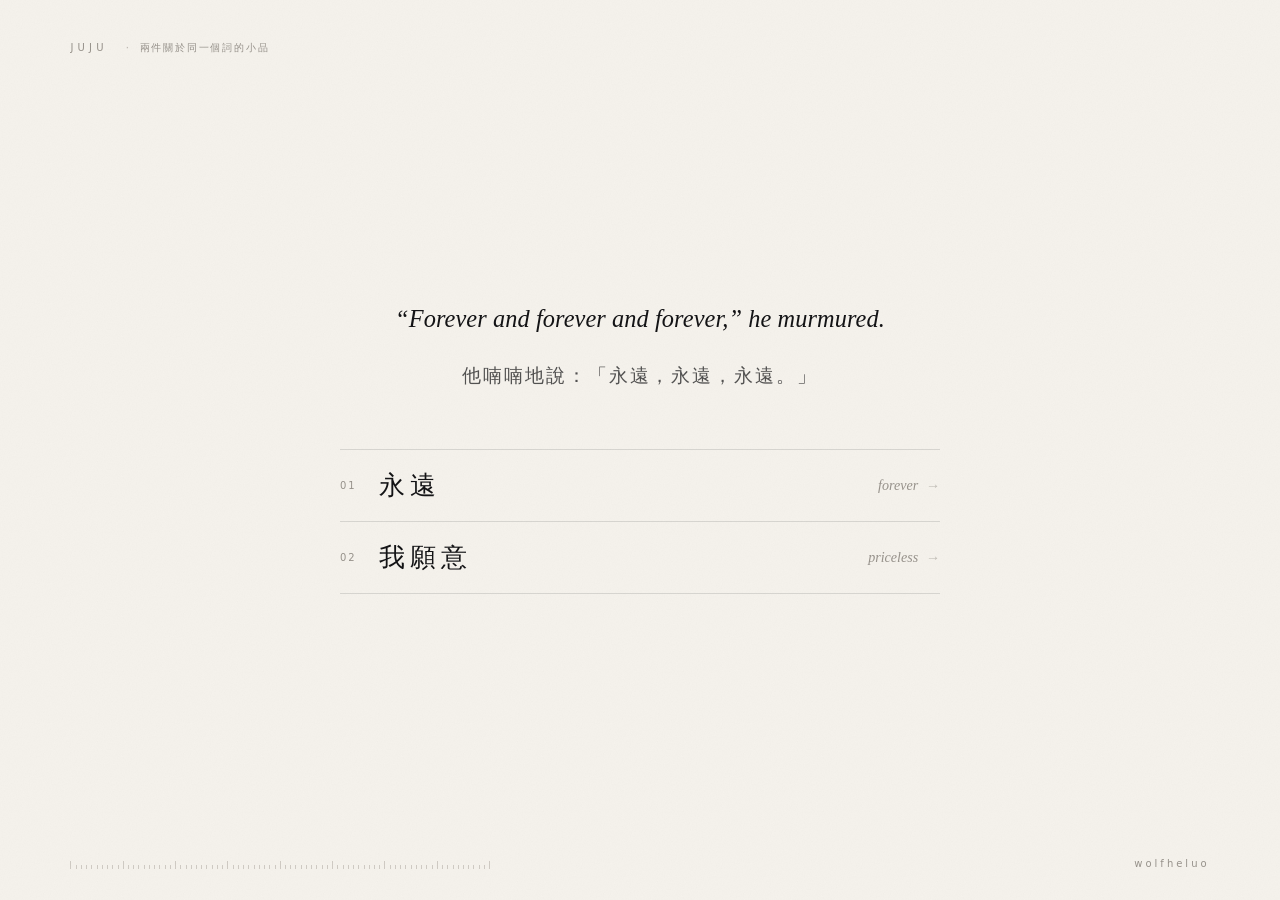
==== index.html @ 465377d6 "封面 + 兩件作品：永遠（75° 斜切黑影）與我願意（價格到無價） - index.html 封面：hover 以同一支阻尼引擎預覽兩件的結尾 - forever.html：游標驅動的斜切黑影，cli" ====
<!doctype html>
<html lang="zh-Hant">
<head>
<meta charset="utf-8">
<meta name="viewport" content="width=device-width,initial-scale=1,viewport-fit=cover">
<meta name="theme-color" content="#f5f2ec">
<meta name="description" content="JUJU — 兩件關於同一個詞的小品。">
<title>JUJU</title>
<script>try{if(sessionStorage.getItem('juju:nav')){sessionStorage.removeItem('juju:nav');document.documentElement.classList.add('nav-arrive');}}catch(_){}</script>
<link rel="stylesheet" href="tokens.css">
<link rel="stylesheet" href="nav.css">
<style>
  /* ============================================================
     JUJU — 封面
     · 紙、墨、金：全部來自 tokens.css
     · 斜切黑影與反白字：直接沿用 Forever 的機制（同一組常數）
     · 暗場＋光圈：直接沿用 Ring 的終點
     ============================================================ */
  *{ box-sizing: border-box; }

  html, body{ height:100%; margin:0; }

  body{
    background: var(--paper);
    color: var(--ink);
    font-family: var(--serif);
    -webkit-font-smoothing: antialiased;
    text-rendering: optimizeLegibility;
    overflow: hidden;
    transition: color var(--t-slow) var(--ease);
  }

  .stage{
    position: relative;
    height: 100dvh;
    overflow: hidden;
    isolation: isolate;
    touch-action: manipulation;
  }

  /* ---------- 暗場（Ring 的終點） ---------- */
  .veil{
    position: absolute; inset: 0; z-index: 1;
    background: var(--ink);
    opacity: 0;
    transition: opacity 1s var(--ease);
  }
  body.ring{ color: var(--paper); }   /* 暗場裡的字要跟著轉成紙色 */
  body.ring .veil{ opacity: 1; }

  /* ---------- 光圈（Ring 的 halo） ---------- */
  .halo{
    position: absolute; z-index: 2;
    left: 13%; top: 84%;
    width: 52vmin; aspect-ratio: 1;
    transform: translate(-50%,-50%) scale(.9);
    opacity: 0; filter: blur(3px);
    transition: opacity 1s var(--ease), transform 1.4s var(--ease);
    pointer-events: none;
  }
  .halo-core{
    width:100%; height:100%;
    border: 6px solid var(--paper);
    border-radius: 50%;
    box-shadow:
      0 0 9px 3px rgba(245,242,236,.9),
      0 0 25px 9px rgba(245,242,236,.5),
      0 0 50px 16px rgba(245,242,236,.22),
      inset 0 0 18px 5px rgba(245,242,236,.45);
  }
  body.ring .halo{ opacity:1; transform: translate(-50%,-50%) scale(1); }

  /* ---------- 版面 ---------- */
  .page{
    position: relative; z-index: 3;
    height: 100%;
    display: flex; flex-direction: column;
    padding: clamp(22px,4.6vh,54px) clamp(20px,5.5vw,76px) clamp(16px,3.4vh,34px);
  }

  header{
    display:flex; align-items:baseline; justify-content:flex-start;
    gap: clamp(12px, 1.4vw, 20px);
  }
  .kicker{
    margin:0;
    font-family: var(--sans);
    font-size: 10px; letter-spacing: .42em;
    color: var(--muted);
    transition: color var(--t-slow) var(--ease);
  }
  .kicker-sub{
    margin:0;
    font-family: var(--sans);
    font-size: 10px; letter-spacing:.18em;
    color: var(--muted);
    transition: color var(--t-slow) var(--ease);
  }
  .kicker-sub::before{ content:'·'; margin-right:.9em; opacity:.65; }
  body.ring .kicker, body.ring .kicker-sub{ color: rgba(245,242,236,.5); }

  main{
    flex: 1;
    display: flex; flex-direction: column;
    justify-content: center;
    align-items: center;
    text-align: center;
  }

  /* ---------- 台詞（兩層疊在一起：紙上的字 / 被黑影蓋到才反白） ---------- */
  .quote-wrap{ position: relative; width: min(92%, 600px); }

  .line{
    margin:0;
    font-size: clamp(17px, 1.9vw, 25px);
    line-height: 1.64;
    font-style: italic;
    letter-spacing: .004em;
    color: inherit;
    transition: color var(--t-slow) var(--ease);
  }
  .line .en{ display:block; }
  .line .zh{
    display:block; margin-top: .95em;
    font-family: var(--sans); font-style: normal;
    font-size: .8em; letter-spacing: .1em; line-height: 1.95;
    color: rgba(16,16,18,.72);
    transition: color var(--t-slow) var(--ease);
  }
  body.ring .line .zh{ color: rgba(245,242,236,.62); }

  /* ---------- 兩個入口 ---------- */
  nav{
    width: min(92%, 600px);
    margin-top: clamp(30px, 6vh, 56px);
    display: flex; flex-direction: column;
  }

  .entry{
    display: grid;
    grid-template-columns: auto 1fr auto;
    align-items: center;
    gap: clamp(12px, 1.8vw, 22px);
    padding: clamp(13px, 2vh, 19px) 0;
    border-top: 1px solid rgba(16,16,18,.13);
    text-decoration: none;
    color: inherit;
    transition: border-color var(--t-slow) var(--ease);
  }
  .entry:last-child{ border-bottom: 1px solid rgba(16,16,18,.13); }
  body.ring .entry{ border-color: rgba(245,242,236,.18); }

  .entry .n{
    font-family: var(--sans);
    font-size: 10px; letter-spacing: .2em;
    color: var(--muted);
    text-align: left;
    transition: color var(--t-fast) var(--ease);
  }
  body.ring .entry .n{ color: rgba(245,242,236,.45); }

  .entry .t{
    font-family: var(--sans);
    font-size: clamp(18px, 2.3vw, 26px);
    letter-spacing: .2em;
    font-weight: 300;
    text-align: left;
    transition: letter-spacing var(--t-mid) var(--ease);
  }

  .entry .en{
    font-style: italic;
    font-size: clamp(12px, 1.1vw, 15px);
    color: var(--muted);
    transition: color var(--t-fast) var(--ease), transform var(--t-mid) var(--ease);
  }
  .entry .en::after{
    content: '→';
    display: inline-block;
    margin-left: .55em;
    font-style: normal;
    opacity: .55;
    transform: translateX(0);
    transition: transform var(--t-mid) var(--ease), opacity var(--t-fast);
  }
  body.ring .entry .en{ color: rgba(245,242,236,.6); }

  .entry:hover .n,
  .entry:focus-visible .n{ color: var(--accent); }
  .entry:hover .t,
  .entry:focus-visible .t{ letter-spacing: .3em; }
  .entry:hover .en::after,
  .entry:focus-visible .en::after{ transform: translateX(5px); opacity: 1; }
  .entry:focus-visible{ outline: none; }
  .entry:focus-visible .t{ color: var(--accent); }

  /* ---------- 頁尾：刻度尺 ---------- */
  footer{
    display: flex; align-items: flex-end; justify-content: space-between;
    gap: 20px;
    padding-top: clamp(10px, 1.6vh, 18px);
  }
  .ruler{
    flex: 1;
    height: 18px;
    display: flex; align-items: flex-end; justify-content: space-between;
    max-width: 420px;
  }
  .tick{
    width: 1px; height: 4px;
    background: #a9a29a;
    transition: height .18s ease, opacity .18s ease, background var(--t-slow) var(--ease);
  }
  .tick.major{ height: 8px; }
  body.ring .tick{ background: var(--hair-dark); }

  .mark{
    position: absolute;
    z-index: 7;                 /* 在黑影之上 */
    right: clamp(20px, 5.5vw, 76px);
    bottom: clamp(16px, 3.4vh, 34px);
    margin: 0;
    line-height: 1;
    font-family: var(--sans);
    font-size: 10px; letter-spacing: .3em;
    color: var(--muted);
    transition: color .34s ease, text-shadow .34s ease;
    pointer-events: none;
  }
  /* 被黑影掃到時翻成紙白（跟 Ring 暗場裡的待遇一樣） */
  body.lit-mark .mark{
    color: var(--paper);
    text-shadow: 0 0 18px rgba(245,242,236,.3), 0 0 44px rgba(245,242,236,.14);
  }
  body.ring .mark{ color: rgba(245,242,236,.45); }

  /* ---------- 斜切黑影（Forever 的機制） ---------- */
  .slice{
    position: absolute;
    left: 100%; top: 100%;
    z-index: 5;
    will-change: transform;
    pointer-events: none;
    transform-origin: 50% 50%;
    background: linear-gradient(180deg,
      rgba(16,16,18,0) 0%,
      rgba(16,16,18,0) calc(50% - 36px),
      rgba(16,16,18,.72) calc(50% - 9px),
      rgba(16,16,18,.94) calc(50% - 2px),
      var(--ink) calc(50% + 4px),
      var(--ink) 100%);
  }

  /* ---------- 紙的顆粒 ---------- */
  .grain{
    position:absolute; inset:0; z-index:6;
    pointer-events:none;
    opacity:.045;
    background-image:url("data:image/svg+xml;utf8,<svg xmlns='http://www.w3.org/2000/svg' width='140' height='140'><filter id='n'><feTurbulence type='fractalNoise' baseFrequency='.85' numOctaves='3' stitchTiles='stitch'/><feColorMatrix type='saturate' values='0'/></filter><rect width='140' height='140' filter='url(%23n)'/></svg>");
  }

  @media (max-aspect-ratio: 3/4){
    .quote-wrap{ width: 100%; }
    nav{ width: 100%; }
    .line{ font-size: 16px; }
    .halo{ left: 50%; top: 12%; width: 56vmin; }
  }
  @media (max-height: 520px){
    .line{ font-size: 13px; }
    .line .zh{ margin-top:.6em; }
    nav{ margin-top: 16px; }
    .entry{ padding: 8px 0; }
  }
</style>
</head>
<body>

<div class="stage" id="stage">

  <div class="veil" aria-hidden="true"></div>
  <div class="halo" aria-hidden="true"><div class="halo-core"></div></div>

  <div class="page">

    <header>
      <p class="kicker">JUJU</p>
      <p class="kicker-sub">兩件關於同一個詞的小品</p>
    </header>

    <main>
      <div class="quote-wrap">
        <p class="line" id="quoteBase">
          <span class="en">“Forever and forever and forever,” he murmured.</span>
          <span class="zh">他喃喃地說：「永遠，永遠，永遠。」</span>
        </p>
      </div>

      <nav>
        <a class="entry" href="forever.html" data-mode="forever">
          <span class="n">01</span>
          <span class="t">永遠</span>
          <span class="en">forever</span>
        </a>
        <a class="entry" href="ring/index.html" data-mode="ring">
          <span class="n">02</span>
          <span class="t">我願意</span>
          <span class="en">priceless</span>
        </a>
      </nav>
    </main>

    <footer>
      <div class="ruler" id="ruler" aria-hidden="true"></div>
    </footer>

  </div>

  <!-- 署名獨立成舞台上的一層：要能被黑影蓋到、又要翻白浮在黑影之上 -->
  <p class="mark">wolfheluo</p>

  <div class="slice" id="slice" aria-hidden="true"></div>
  <div class="grain"></div>
</div>

<div class="curtain" aria-hidden="true"></div>

<script>
(() => {
  "use strict";

  const stage  = document.getElementById('stage');
  const slice  = document.getElementById('slice');

  /* 與 forever.html 完全相同的斜切常數 */
  const SLANT = 75;
  const RAD   = SLANT * Math.PI / 180;
  const SX    = Math.sin(RAD);
  const CY    = Math.cos(RAD);

  let dMax = 0;
  const REST = 60;                       /* 靜止時把黑影推出去，畫面是乾淨的紙 */
  let target = -REST, current = -REST, raf = 0, lastT = 0;
  const TAU = 0.1;

  /* ---------- 黑影尺寸 ---------- */
  function sizeSlice(){
    const W = stage.clientWidth, H = stage.clientHeight;
    dMax = W * SX + H * CY;
    const h = 2 * dMax + 8;
    const w = 2 * Math.max(W * CY, H * SX) + 8;
    slice.style.width  = w.toFixed(1) + 'px';
    slice.style.height = h.toFixed(1) + 'px';
    slice.style.marginLeft = (-w / 2).toFixed(1) + 'px';
    slice.style.marginTop  = (-h / 2).toFixed(1) + 'px';
  }

  /* ---------- 右下角署名：量它在法線上的位置 ---------- */
  const mark = document.querySelector('.mark');
  let markD = 0;

  function measureMark(){
    const b = mark.getBoundingClientRect();
    const r = stage.getBoundingClientRect();
    const cx = b.left - r.left + b.width / 2;
    const cy = b.top  - r.top  + b.height / 2;
    markD = (r.width - cx) * SX + (r.height - cy) * CY;
  }

  /* ---------- 阻尼跟隨 ---------- */
  function step(t){
    const dt = Math.min(0.05, Math.max(0.001, (t - lastT) / 1000));
    lastT = t;
    const k = 1 - Math.exp(-dt / TAU);
    current += (target - current) * k;
    if (Math.abs(target - current) < 0.2) current = target;

    slice.style.transform =
      'rotate(' + (-SLANT) + 'deg) translateY(' + (-current).toFixed(2) + 'px)';

    /* 黑影的邊界越過署名中心 → 署名翻白 */
    document.body.classList.toggle('lit-mark', current >= markD);

    if (current !== target) raf = requestAnimationFrame(step);
    else raf = 0;
  }

  function drive(to){
    target = to;
    if (!raf){ lastT = performance.now(); raf = requestAnimationFrame(step); }
  }

  /* ---------- 兩個入口的 hover 預覽 ---------- */
  let mode = null;

  function setMode(next){
    mode = next;
    document.body.classList.toggle('ring', next === 'ring');
    if (next === 'forever') drive(dMax * 0.24);   /* 只在右緣掃進一條斜影，不動到文字 */
    else drive(-REST);
  }

  document.querySelectorAll('.entry').forEach(a => {
    a.addEventListener('pointerenter', () => setMode(a.dataset.mode));
    a.addEventListener('focus', () => setMode(a.dataset.mode));
    a.addEventListener('pointerleave', () => { if (mode === a.dataset.mode) setMode(null); });
    a.addEventListener('blur', () => { if (mode === a.dataset.mode) setMode(null); });
  });

  /* 沒有 hover 時：紙面對游標有極小的反應（同 Forever，幅度 10%） */
  stage.addEventListener('pointermove', e => {
    if (mode) return;
    if (e.pointerType === 'touch') return;
    const r = stage.getBoundingClientRect();
    const d = (r.right - e.clientX) * SX + (r.bottom - e.clientY) * CY;
    drive(Math.min(dMax * 0.10, Math.max(0, d * 0.14)));
  }, { passive: true });

  stage.addEventListener('pointerleave', () => { if (!mode) drive(-REST); });

  /* ---------- 刻度尺（從 Ring 借來的小物件） ---------- */
  const ruler = document.getElementById('ruler');
  const ticks = Array.from({ length: 81 }, (_, i) => {
    const s = document.createElement('span');
    s.className = i % 10 === 0 ? 'tick major' : 'tick';
    ruler.append(s);
    return s;
  });
  let hoverProgress = null;

  function renderTicks(){
    ticks.forEach((t, i) => {
      const p = i / 80;
      const hover = hoverProgress === null ? 0
        : Math.exp(-Math.pow((p - hoverProgress) / .075, 2));
      t.style.height = ((i % 10 === 0 ? 8 : 4) + 15 * hover) + 'px';
      t.style.opacity = (0.5 + 0.5 * hover).toFixed(2);
    });
  }

  ruler.addEventListener('pointermove', e => {
    const b = ruler.getBoundingClientRect();
    hoverProgress = Math.max(0, Math.min(1, (e.clientX - b.left) / b.width));
    renderTicks();
  });
  ruler.addEventListener('pointerleave', () => { hoverProgress = null; renderTicks(); });
  renderTicks();

  /* ---------- 尺寸 ---------- */
  function relayout(){
    sizeSlice();
    measureMark();
    slice.style.transform = 'rotate(' + (-SLANT) + 'deg) translateY(' + (-current).toFixed(2) + 'px)';
    document.body.classList.toggle('lit-mark', current >= markD);
  }

  let rt;
  window.addEventListener('resize', () => {
    clearTimeout(rt);
    rt = setTimeout(() => {
      /* 重新計算後仍停留在原本的比例 */
      const ratio = dMax ? (current + REST) / dMax : 0;
      relayout();
      current = target = -REST + dMax * ratio;
      relayout();
    }, 100);
  });

  relayout();
  if (document.fonts && document.fonts.ready){
    document.fonts.ready.then(relayout);
  }
  /* 過場結束後重新量一次（紙退開前 .stage 還帶著 0.35% 的縮放） */
  window.addEventListener('juju:reveal', relayout);
})();
</script>
<script src="nav.js"></script>
</body>
</html>
---- tokens.css ----
/* ============================================================
   JUJU — 共用 token
   兩件作品原本各自一套色／字／時間感；這裡只留一組。
   原則：紙只有一張、墨只有一種、彩色只有一個（金）。
   ============================================================ */
:root{
  /* 紙與墨 */
  --paper:      #f5f2ec;   /* Forever 的紙色 → Ring 的底也用它 */
  --ink:        #101012;   /* Forever 的黑影 → Ring 的暗場也用它 */
  --muted:      #96918a;   /* Forever 的 lit 字 → Ring 的說明字 */
  --faint:      #222224;   /* 暗面裡的殘影 */
  --hair:       #cfc9be;   /* 刻度線 */
  --hair-dark:  #2b2b2e;

  /* 唯一彩色：金（只在 Ring 出現，封面只用在 hover） */
  --accent:      #b99a62;
  --accent-soft: #b99a6240;

  /* 字：襯線講台詞，無襯線講資料 */
  --serif: "Iowan Old Style","Palatino Linotype",Palatino,Georgia,"Times New Roman",serif;
  --sans:  "PingFang TC","PingFang SC","Hiragino Sans GB","Microsoft JhengHei","Noto Sans TC",-apple-system,system-ui,sans-serif;

  /* 時間：只有三檔 */
  --t-fast: .32s;
  --t-mid:  .55s;
  --t-slow: 1.2s;
  --ease:   cubic-bezier(.22,.61,.36,1);
}

@media (prefers-reduced-motion: reduce){
  *,*::before,*::after{ transition:none !important; animation:none !important; }
}
---- nav.css ----
/* ============================================================
   JUJU — 頁與頁之間
   同一張紙蓋上來、再退開；兩邊的內容各縮 0.4~0.8%，
   像紙被手掌壓了一下，而不是硬切。
   ============================================================ */

.curtain{
  position: fixed; inset: 0; z-index: 90;
  background: var(--paper);
  opacity: 0;
  pointer-events: none;
  /* 比 var(--ease) 更平緩：不要一按就衝到八成，讓紙慢慢蓋上來 */
  transition: opacity .34s cubic-bezier(.35,0,.2,1);
}

/* 過場也是同一張有顆粒的紙，不是一片死白 */
.curtain::after{
  content: '';
  position: absolute; inset: 0;
  opacity: .045;
  background-image: url("data:image/svg+xml;utf8,<svg xmlns='http://www.w3.org/2000/svg' width='140' height='140'><filter id='n'><feTurbulence type='fractalNoise' baseFrequency='.85' numOctaves='3' stitchTiles='stitch'/><feColorMatrix type='saturate' values='0'/></filter><rect width='140' height='140' filter='url(%23n)'/></svg>");
}

html.nav-out .curtain{ opacity: 1; pointer-events: auto; }
html.nav-arrive .curtain{ opacity: 1; transition: none; }

/* ---------- 內容的微小位移 ---------- */
.stage,
.experience{
  transform-origin: 50% 46%;
  transition: transform .5s cubic-bezier(.22,.61,.36,1);   /* 紙退開時，內容慢慢回到 100% */
}

html.nav-out .stage,
html.nav-out .experience{
  transform: scale(.9925);
  will-change: transform;
  transition: transform .34s cubic-bezier(.35,0,.2,1);   /* 出去跟紙同步 */
}

html.nav-arrive .stage,
html.nav-arrive .experience{
  transform: scale(.9965);
  transition: none;
}

@media (prefers-reduced-motion: reduce){
  .curtain{ transition: none; }
  html.nav-out .stage, html.nav-out .experience,
  html.nav-arrive .stage, html.nav-arrive .experience{ transform: none; transition: none; }
}
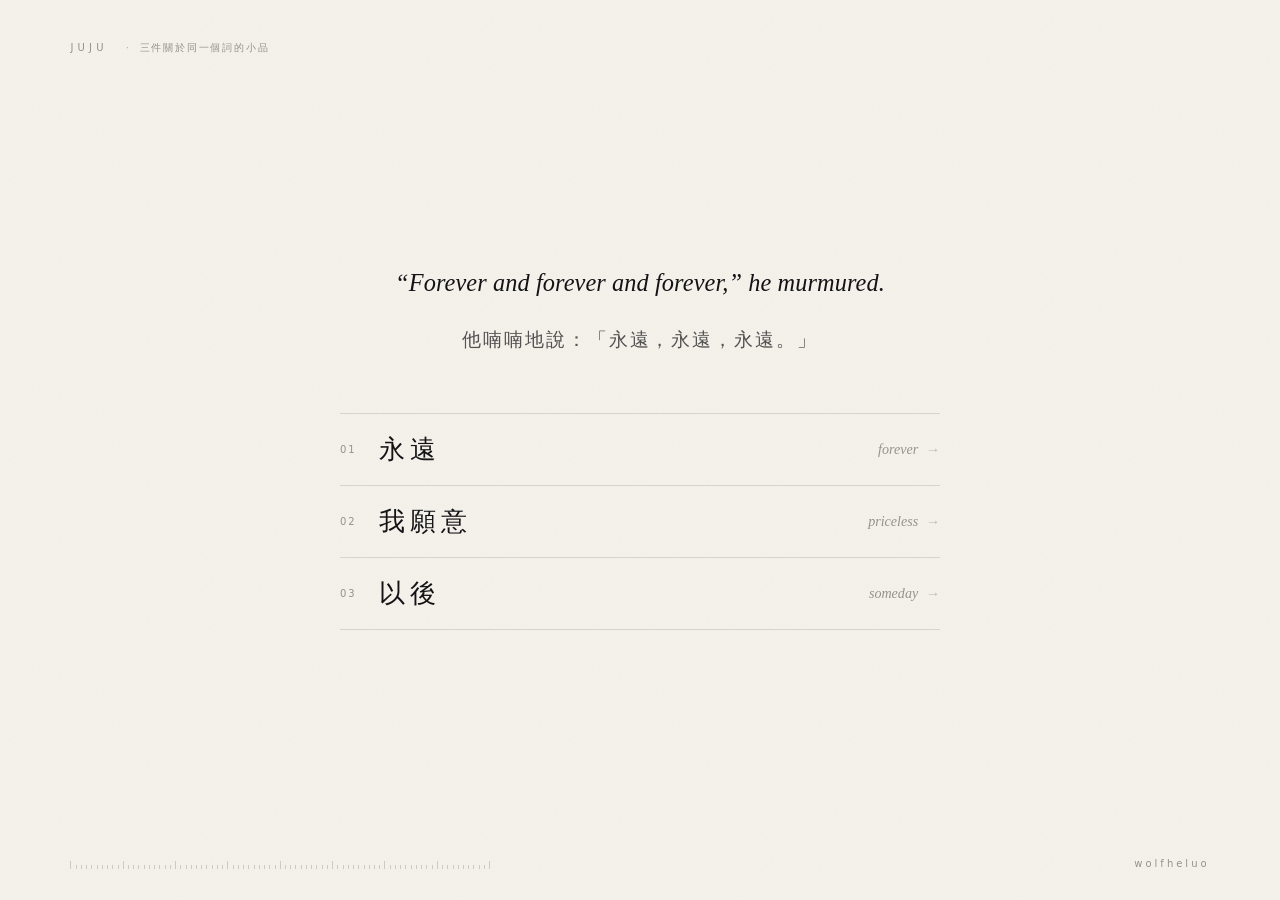
==== commit 9912ce3b: "第三件：以後 — 待實現的清單 - 新增 /list/：隨時新增、勾選完成；完成的劃掉並收進可展開的封存 - 資料住 localStorage（juju:list:v1），第一次打開讀 list/se" ====
--- a/index.html
+++ b/index.html
@@ -185,6 +185,19 @@
   }
   body.ring .entry .en{ color: rgba(245,242,236,.6); }
 
+  /* 第三件的預告：hover 時標題被金線劃掉——這是它的語彙（完成） */
+  .entry[data-mode="list"] .t{
+    text-decoration: line-through;
+    text-decoration-thickness: 1px;
+    text-decoration-color: transparent;
+    transition: letter-spacing var(--t-mid) var(--ease),
+                text-decoration-color var(--t-mid) var(--ease);
+  }
+  .entry[data-mode="list"]:hover .t,
+  .entry[data-mode="list"]:focus-visible .t{
+    text-decoration-color: var(--accent);
+  }
+
   .entry:hover .n,
   .entry:focus-visible .n{ color: var(--accent); }
   .entry:hover .t,
@@ -284,7 +297,7 @@
 
     <header>
       <p class="kicker">JUJU</p>
-      <p class="kicker-sub">兩件關於同一個詞的小品</p>
+      <p class="kicker-sub">三件關於同一個詞的小品</p>
     </header>
 
     <main>
@@ -296,15 +309,20 @@
       </div>
 
       <nav>
-        <a class="entry" href="forever.html" data-mode="forever">
+        <a class="entry" href="forever/" data-mode="forever">
           <span class="n">01</span>
           <span class="t">永遠</span>
           <span class="en">forever</span>
         </a>
-        <a class="entry" href="ring/index.html" data-mode="ring">
+        <a class="entry" href="ring/" data-mode="ring">
           <span class="n">02</span>
           <span class="t">我願意</span>
           <span class="en">priceless</span>
+        </a>
+        <a class="entry" href="list/" data-mode="list">
+          <span class="n">03</span>
+          <span class="t">以後</span>
+          <span class="en">someday</span>
         </a>
       </nav>
     </main>
--- a/nav.css
+++ b/nav.css
@@ -26,26 +26,30 @@
 
 /* ---------- 內容的微小位移 ---------- */
 .stage,
-.experience{
+.experience,
+.list-page{
   transform-origin: 50% 46%;
   transition: transform .5s cubic-bezier(.22,.61,.36,1);   /* 紙退開時，內容慢慢回到 100% */
 }
 
 html.nav-out .stage,
-html.nav-out .experience{
+html.nav-out .experience,
+html.nav-out .list-page{
   transform: scale(.9925);
   will-change: transform;
   transition: transform .34s cubic-bezier(.35,0,.2,1);   /* 出去跟紙同步 */
 }
 
 html.nav-arrive .stage,
-html.nav-arrive .experience{
+html.nav-arrive .experience,
+html.nav-arrive .list-page{
   transform: scale(.9965);
   transition: none;
 }
 
 @media (prefers-reduced-motion: reduce){
   .curtain{ transition: none; }
-  html.nav-out .stage, html.nav-out .experience,
-  html.nav-arrive .stage, html.nav-arrive .experience{ transform: none; transition: none; }
+  .stage, .experience, .list-page{ transition: none; }
+  html.nav-out .stage, html.nav-out .experience, html.nav-out .list-page,
+  html.nav-arrive .stage, html.nav-arrive .experience, html.nav-arrive .list-page{ transform: none; }
 }
